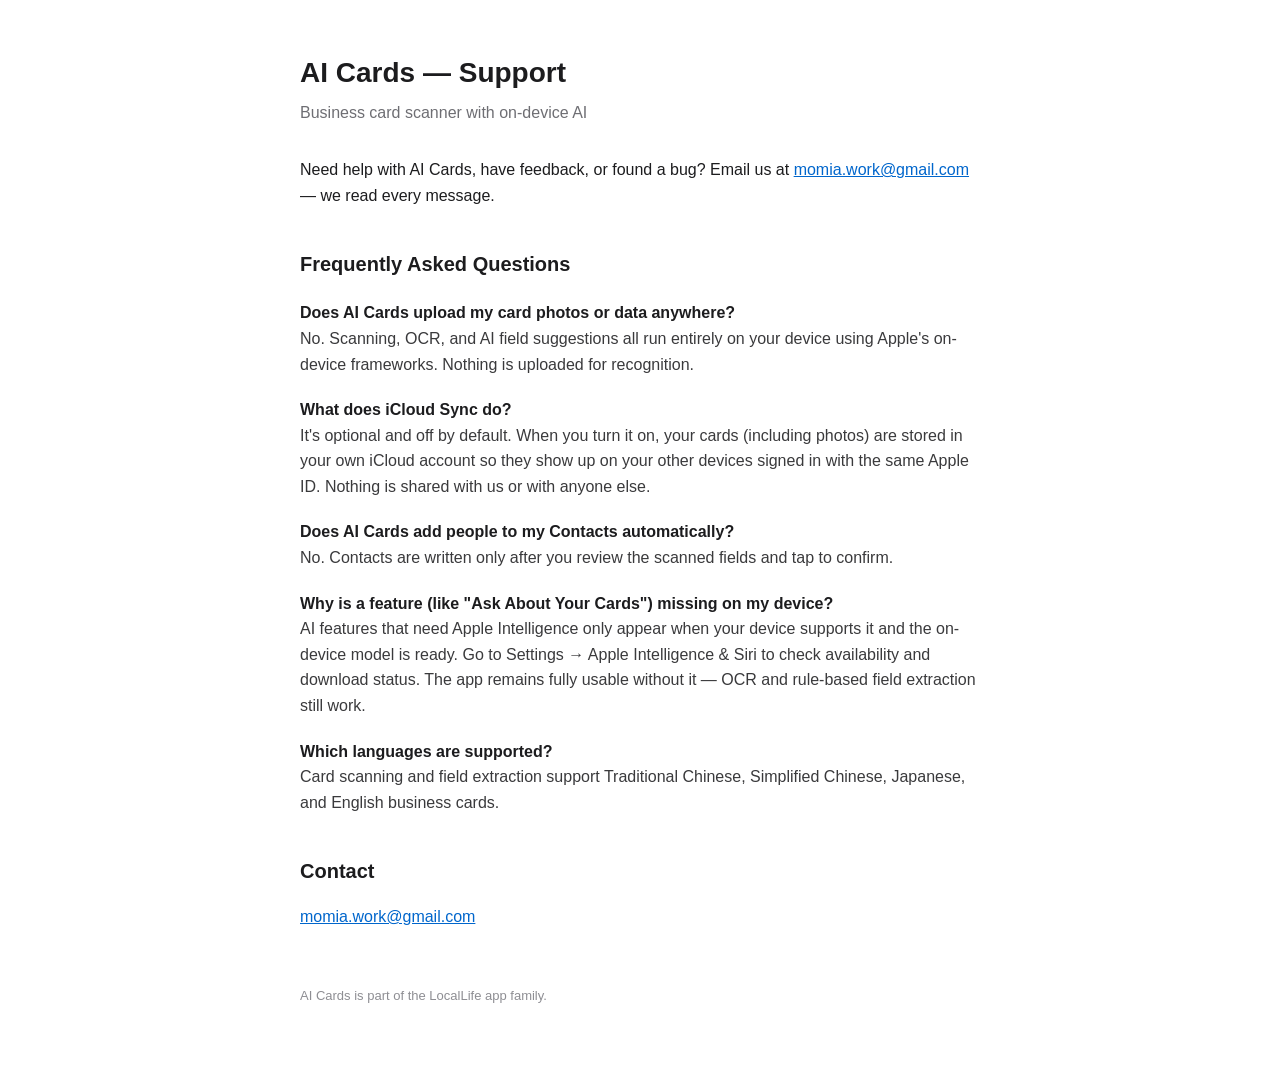
==== index.html @ f1104934 "Add AI Cards support page" ====
<!DOCTYPE html>
<html lang="en">
<head>
<meta charset="UTF-8">
<meta name="viewport" content="width=device-width, initial-scale=1">
<title>AI Cards — Support</title>
<style>
  body { font-family: -apple-system, BlinkMacSystemFont, "Segoe UI", Roboto, sans-serif; max-width: 680px; margin: 0 auto; padding: 32px 20px 64px; line-height: 1.6; color: #1c1c1e; }
  h1 { font-size: 28px; margin-bottom: 4px; }
  .subtitle { color: #6e6e73; margin-top: 0; margin-bottom: 32px; }
  h2 { font-size: 20px; margin-top: 40px; }
  a { color: #0066cc; }
  .faq dt { font-weight: 600; margin-top: 20px; }
  .faq dd { margin-left: 0; color: #3a3a3c; }
  footer { margin-top: 56px; color: #8e8e93; font-size: 13px; }
</style>
</head>
<body>
  <h1>AI Cards — Support</h1>
  <p class="subtitle">Business card scanner with on-device AI</p>

  <p>Need help with AI Cards, have feedback, or found a bug? Email us at
  <a href="mailto:momia.work@gmail.com">momia.work@gmail.com</a> — we read every message.</p>

  <h2>Frequently Asked Questions</h2>
  <dl class="faq">
    <dt>Does AI Cards upload my card photos or data anywhere?</dt>
    <dd>No. Scanning, OCR, and AI field suggestions all run entirely on your device using Apple's
    on-device frameworks. Nothing is uploaded for recognition.</dd>

    <dt>What does iCloud Sync do?</dt>
    <dd>It's optional and off by default. When you turn it on, your cards (including photos) are
    stored in your own iCloud account so they show up on your other devices signed in with the
    same Apple ID. Nothing is shared with us or with anyone else.</dd>

    <dt>Does AI Cards add people to my Contacts automatically?</dt>
    <dd>No. Contacts are written only after you review the scanned fields and tap to confirm.</dd>

    <dt>Why is a feature (like "Ask About Your Cards") missing on my device?</dt>
    <dd>AI features that need Apple Intelligence only appear when your device supports it and the
    on-device model is ready. Go to Settings → Apple Intelligence &amp; Siri to check availability
    and download status. The app remains fully usable without it — OCR and rule-based field
    extraction still work.</dd>

    <dt>Which languages are supported?</dt>
    <dd>Card scanning and field extraction support Traditional Chinese, Simplified Chinese,
    Japanese, and English business cards.</dd>
  </dl>

  <h2>Contact</h2>
  <p><a href="mailto:momia.work@gmail.com">momia.work@gmail.com</a></p>

  <footer>AI Cards is part of the LocalLife app family.</footer>
</body>
</html>
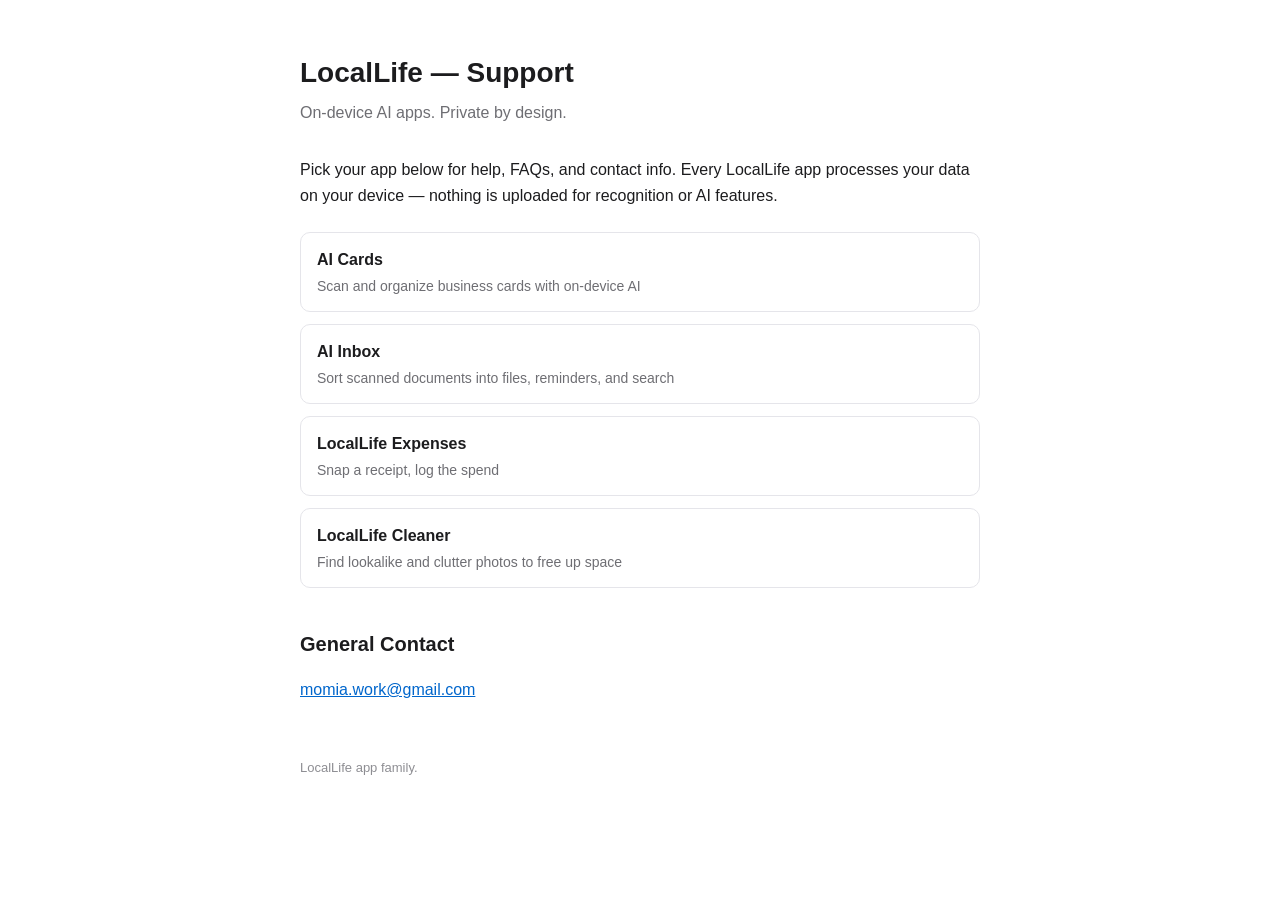
==== commit 545e9eb3: "Restructure as shared LocalLife support site with per-app pages" ====
--- a/index.html
+++ b/index.html
@@ -3,53 +3,38 @@
 <head>
 <meta charset="UTF-8">
 <meta name="viewport" content="width=device-width, initial-scale=1">
-<title>AI Cards — Support</title>
-<style>
-  body { font-family: -apple-system, BlinkMacSystemFont, "Segoe UI", Roboto, sans-serif; max-width: 680px; margin: 0 auto; padding: 32px 20px 64px; line-height: 1.6; color: #1c1c1e; }
-  h1 { font-size: 28px; margin-bottom: 4px; }
-  .subtitle { color: #6e6e73; margin-top: 0; margin-bottom: 32px; }
-  h2 { font-size: 20px; margin-top: 40px; }
-  a { color: #0066cc; }
-  .faq dt { font-weight: 600; margin-top: 20px; }
-  .faq dd { margin-left: 0; color: #3a3a3c; }
-  footer { margin-top: 56px; color: #8e8e93; font-size: 13px; }
-</style>
+<title>LocalLife — Support</title>
+<link rel="stylesheet" href="assets/style.css">
 </head>
 <body>
-  <h1>AI Cards — Support</h1>
-  <p class="subtitle">Business card scanner with on-device AI</p>
+  <h1>LocalLife — Support</h1>
+  <p class="subtitle">On-device AI apps. Private by design.</p>
 
-  <p>Need help with AI Cards, have feedback, or found a bug? Email us at
-  <a href="mailto:momia.work@gmail.com">momia.work@gmail.com</a> — we read every message.</p>
+  <p>Pick your app below for help, FAQs, and contact info. Every LocalLife app processes your
+  data on your device — nothing is uploaded for recognition or AI features.</p>
 
-  <h2>Frequently Asked Questions</h2>
-  <dl class="faq">
-    <dt>Does AI Cards upload my card photos or data anywhere?</dt>
-    <dd>No. Scanning, OCR, and AI field suggestions all run entirely on your device using Apple's
-    on-device frameworks. Nothing is uploaded for recognition.</dd>
+  <ul class="apps">
+    <li><a href="cards/">
+      <span class="name">AI Cards</span>
+      <span class="tagline">Scan and organize business cards with on-device AI</span>
+    </a></li>
+    <li><a href="inbox/">
+      <span class="name">AI Inbox</span>
+      <span class="tagline">Sort scanned documents into files, reminders, and search</span>
+    </a></li>
+    <li><a href="expenses/">
+      <span class="name">LocalLife Expenses</span>
+      <span class="tagline">Snap a receipt, log the spend</span>
+    </a></li>
+    <li><a href="cleaner/">
+      <span class="name">LocalLife Cleaner</span>
+      <span class="tagline">Find lookalike and clutter photos to free up space</span>
+    </a></li>
+  </ul>
 
-    <dt>What does iCloud Sync do?</dt>
-    <dd>It's optional and off by default. When you turn it on, your cards (including photos) are
-    stored in your own iCloud account so they show up on your other devices signed in with the
-    same Apple ID. Nothing is shared with us or with anyone else.</dd>
-
-    <dt>Does AI Cards add people to my Contacts automatically?</dt>
-    <dd>No. Contacts are written only after you review the scanned fields and tap to confirm.</dd>
-
-    <dt>Why is a feature (like "Ask About Your Cards") missing on my device?</dt>
-    <dd>AI features that need Apple Intelligence only appear when your device supports it and the
-    on-device model is ready. Go to Settings → Apple Intelligence &amp; Siri to check availability
-    and download status. The app remains fully usable without it — OCR and rule-based field
-    extraction still work.</dd>
-
-    <dt>Which languages are supported?</dt>
-    <dd>Card scanning and field extraction support Traditional Chinese, Simplified Chinese,
-    Japanese, and English business cards.</dd>
-  </dl>
-
-  <h2>Contact</h2>
+  <h2>General Contact</h2>
   <p><a href="mailto:momia.work@gmail.com">momia.work@gmail.com</a></p>
 
-  <footer>AI Cards is part of the LocalLife app family.</footer>
+  <footer>LocalLife app family.</footer>
 </body>
 </html>
--- a/assets/style.css
+++ b/assets/style.css
@@ -0,0 +1,15 @@
+body { font-family: -apple-system, BlinkMacSystemFont, "Segoe UI", Roboto, sans-serif; max-width: 680px; margin: 0 auto; padding: 32px 20px 64px; line-height: 1.6; color: #1c1c1e; }
+h1 { font-size: 28px; margin-bottom: 4px; }
+.subtitle { color: #6e6e73; margin-top: 0; margin-bottom: 32px; }
+h2 { font-size: 20px; margin-top: 40px; }
+a { color: #0066cc; }
+.faq dt { font-weight: 600; margin-top: 20px; }
+.faq dd { margin-left: 0; color: #3a3a3c; }
+.apps { list-style: none; padding: 0; margin: 24px 0; }
+.apps li { margin-bottom: 12px; }
+.apps a { display: block; padding: 14px 16px; border: 1px solid #e5e5ea; border-radius: 10px; text-decoration: none; }
+.apps a:hover { background: #f5f5f7; }
+.apps .name { font-weight: 600; color: #1c1c1e; }
+.apps .tagline { display: block; color: #6e6e73; font-size: 14px; margin-top: 2px; }
+.back { display: inline-block; margin-bottom: 24px; font-size: 14px; }
+footer { margin-top: 56px; color: #8e8e93; font-size: 13px; }
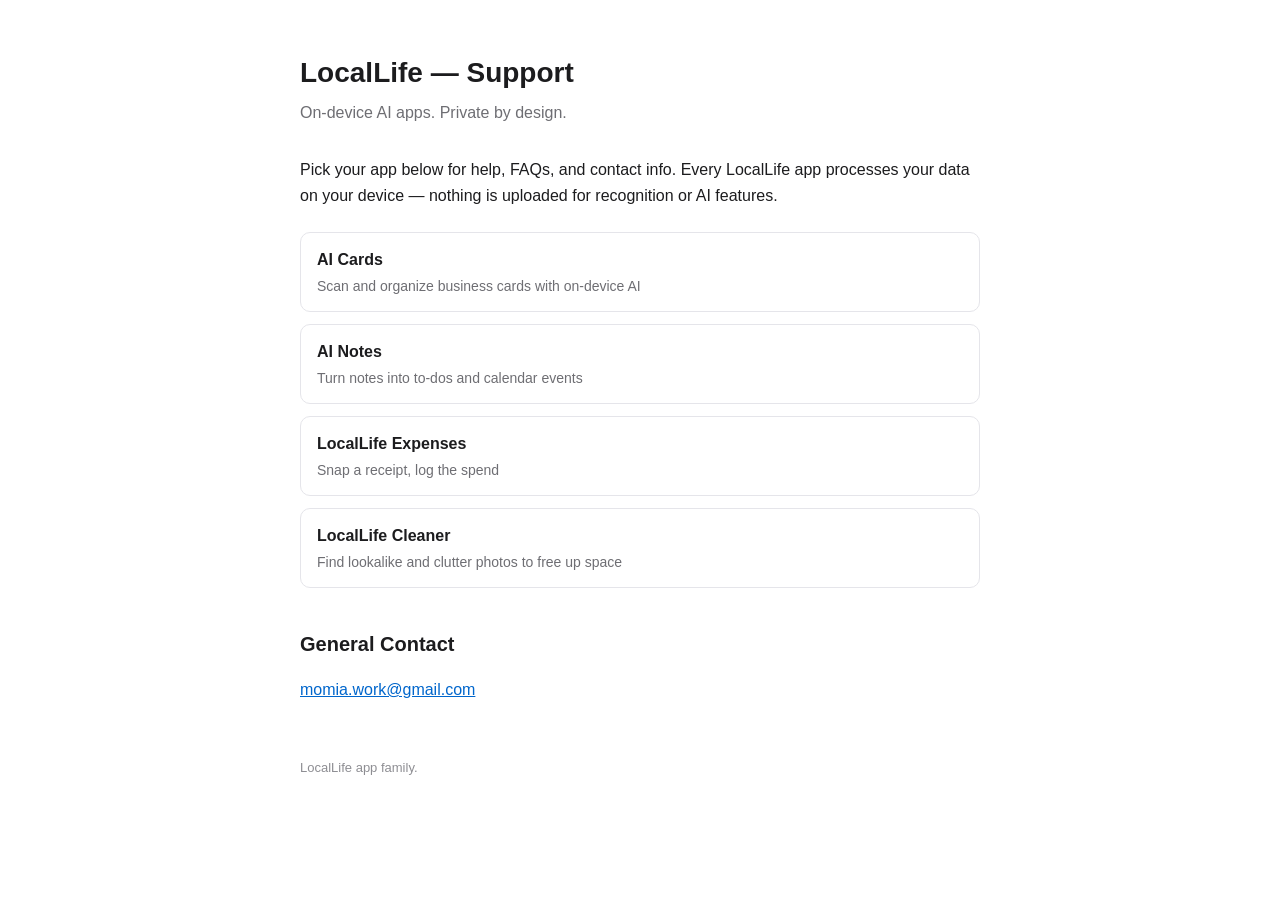
==== commit e28686a4: "Add AI Notes support page and privacy policy (English and Traditional Chinese); list AI Notes in pla" ====
--- a/index.html
+++ b/index.html
@@ -18,9 +18,9 @@
       <span class="name">AI Cards</span>
       <span class="tagline">Scan and organize business cards with on-device AI</span>
     </a></li>
-    <li><a href="inbox/">
-      <span class="name">AI Inbox</span>
-      <span class="tagline">Sort scanned documents into files, reminders, and search</span>
+    <li><a href="notes/">
+      <span class="name">AI Notes</span>
+      <span class="tagline">Turn notes into to-dos and calendar events</span>
     </a></li>
     <li><a href="expenses/">
       <span class="name">LocalLife Expenses</span>
